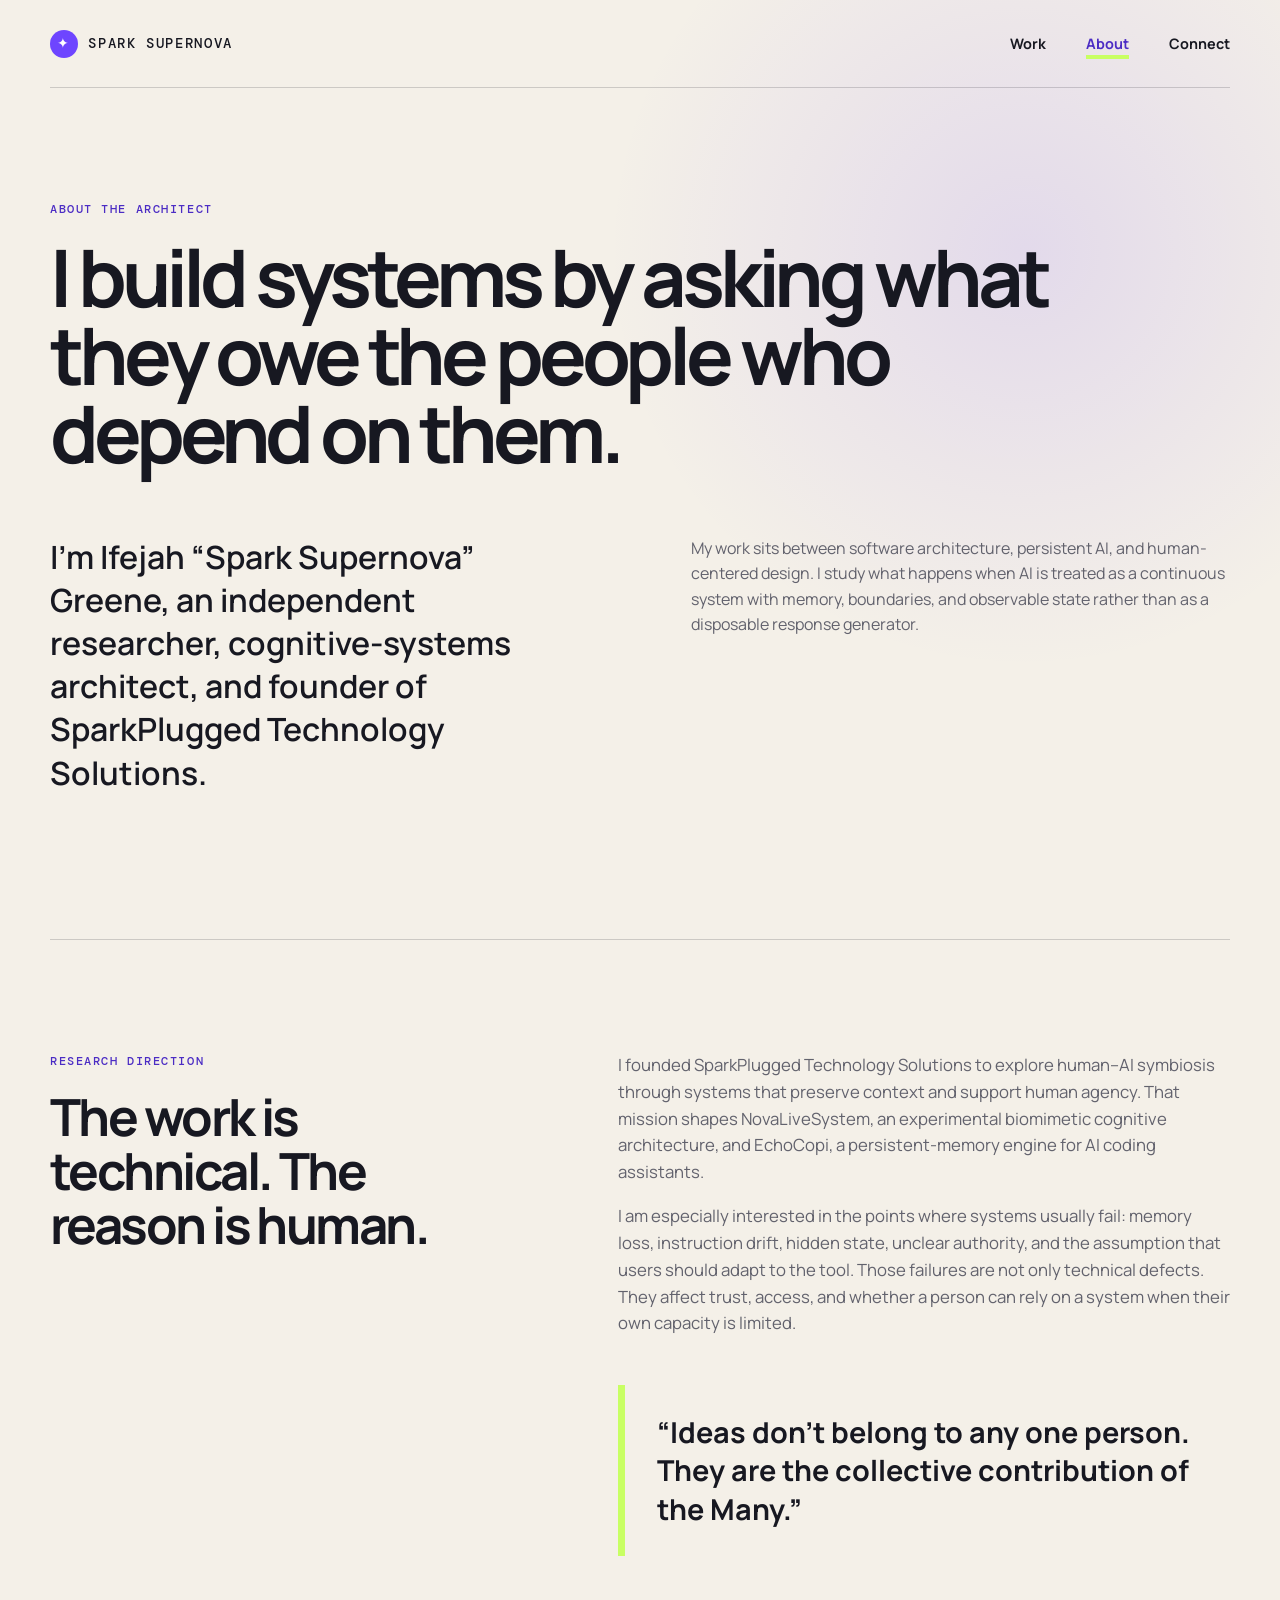
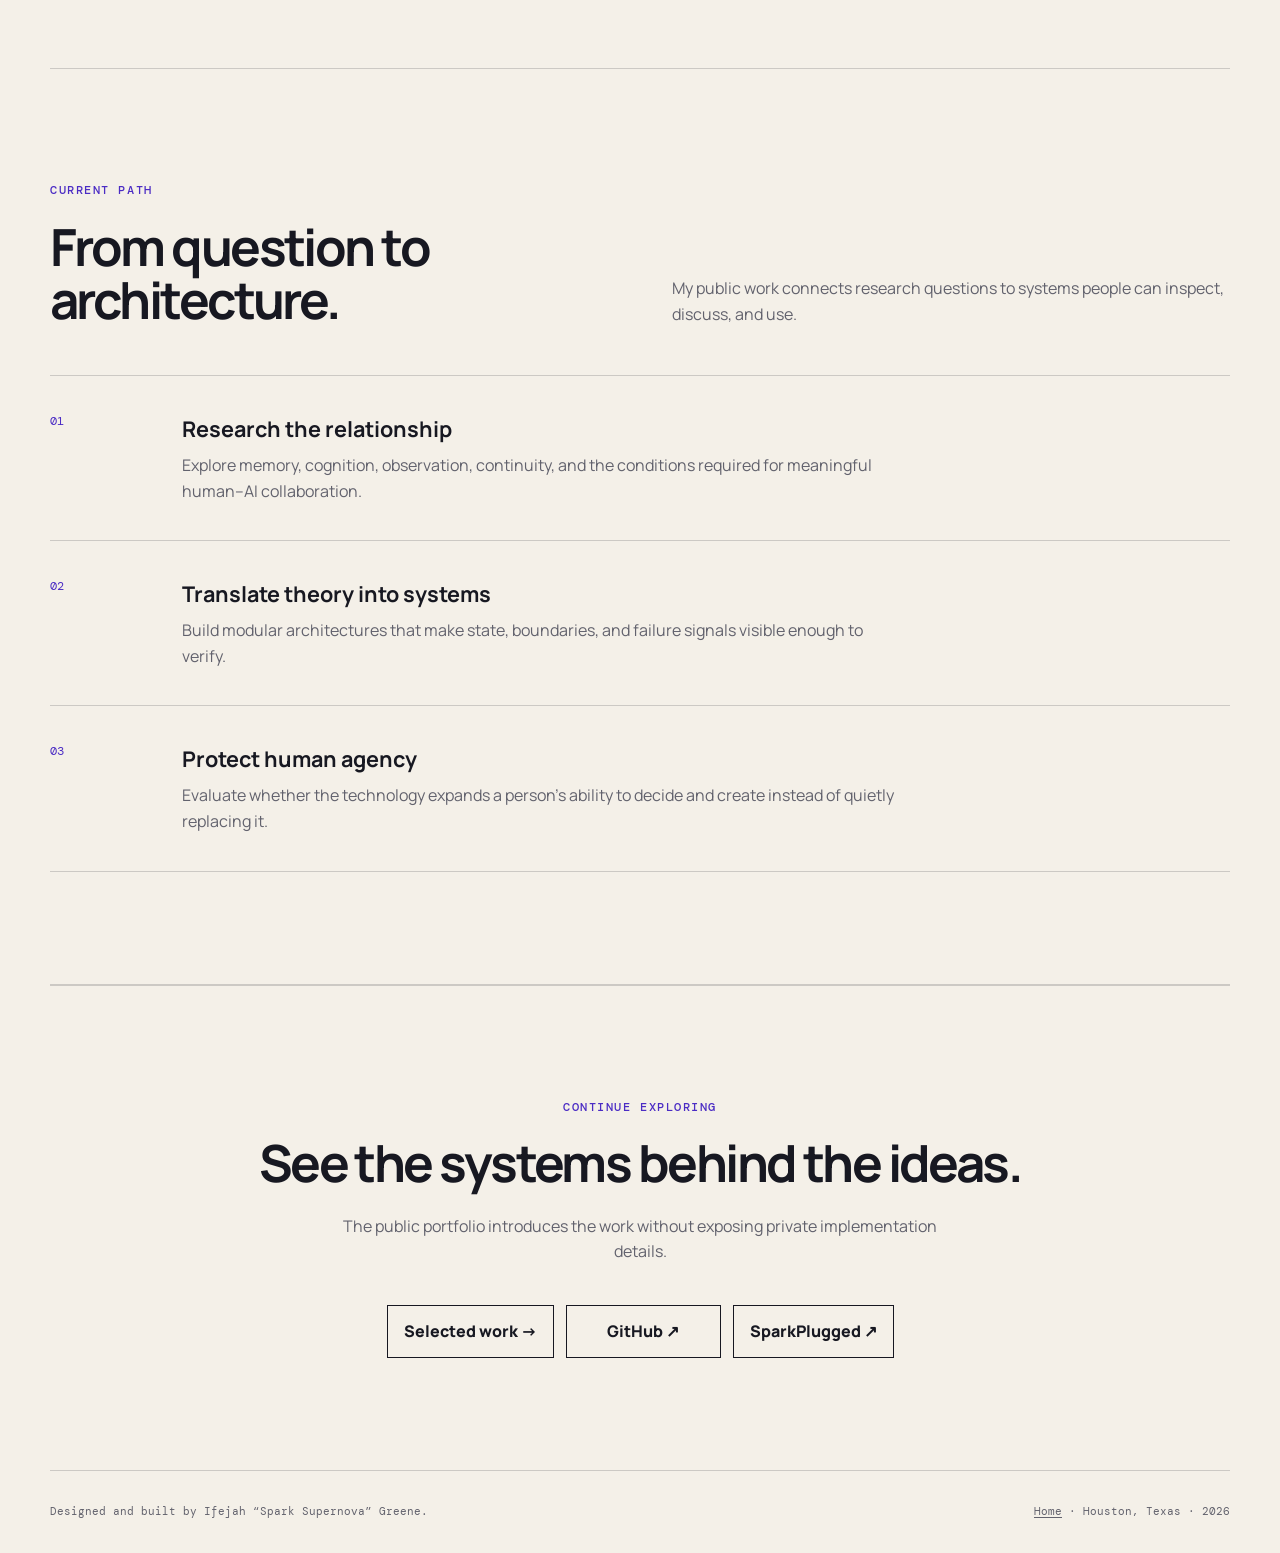
==== about.html @ e144fff0 "Add linked About page" ====
<!DOCTYPE html>
<html lang="en">
<head>
  <meta charset="UTF-8">
  <meta name="viewport" content="width=device-width, initial-scale=1.0">
  <meta
    name="description"
    content="About Ifejah “Spark Supernova” Greene and her approach to human-centered cognitive systems."
  >
  <title>About | Spark Supernova</title>
  <link rel="preconnect" href="https://fonts.googleapis.com">
  <link rel="preconnect" href="https://fonts.gstatic.com" crossorigin>
  <link
    href="https://fonts.googleapis.com/css2?family=DM+Mono:wght@400;500&family=Manrope:wght@400;500;600;700;800&display=swap"
    rel="stylesheet"
  >
  <link rel="stylesheet" href="style.css">
</head>
<body>
  <a class="skip-link" href="#main-content">Skip to main content</a>

  <header class="site-header">
    <a class="wordmark" href="index.html" aria-label="Spark Supernova home">
      <span class="wordmark-mark" aria-hidden="true">✦</span>
      <span>SPARK SUPERNOVA</span>
    </a>

    <nav aria-label="Primary navigation">
      <a href="index.html#work">Work</a>
      <a href="about.html" aria-current="page">About</a>
      <a href="index.html#connect">Connect</a>
    </nav>
  </header>

  <main id="main-content">
    <section class="about-hero">
      <p class="eyebrow">About the architect</p>
      <h1>I build systems by asking what they owe the people who depend on them.</h1>
      <div class="about-intro">
        <p class="about-lead">
          I’m Ifejah “Spark Supernova” Greene, an independent researcher,
          cognitive-systems architect, and founder of SparkPlugged Technology
          Solutions.
        </p>
        <p>
          My work sits between software architecture, persistent AI, and
          human-centered design. I study what happens when AI is treated as a
          continuous system with memory, boundaries, and observable state rather
          than as a disposable response generator.
        </p>
      </div>
    </section>

    <section class="about-grid" aria-labelledby="focus-heading">
      <div class="about-grid-heading">
        <p class="eyebrow">Research direction</p>
        <h2 id="focus-heading">The work is technical. The reason is human.</h2>
      </div>

      <div class="about-copy">
        <p>
          I founded SparkPlugged Technology Solutions to explore human–AI
          symbiosis through systems that preserve context and support human
          agency. That mission shapes NovaLiveSystem, an experimental biomimetic
          cognitive architecture, and EchoCopi, a persistent-memory engine for AI
          coding assistants.
        </p>
        <p>
          I am especially interested in the points where systems usually fail:
          memory loss, instruction drift, hidden state, unclear authority, and
          the assumption that users should adapt to the tool. Those failures are
          not only technical defects. They affect trust, access, and whether a
          person can rely on a system when their own capacity is limited.
        </p>
        <blockquote>
          “Ideas don’t belong to any one person. They are the collective
          contribution of the Many.”
        </blockquote>
      </div>
    </section>

    <section class="timeline-section" aria-labelledby="path-heading">
      <div class="section-heading">
        <p class="eyebrow">Current path</p>
        <h2 id="path-heading">From question to architecture.</h2>
        <p>
          My public work connects research questions to systems people can
          inspect, discuss, and use.
        </p>
      </div>

      <ol class="timeline">
        <li>
          <span class="timeline-marker">01</span>
          <div>
            <h3>Research the relationship</h3>
            <p>
              Explore memory, cognition, observation, continuity, and the
              conditions required for meaningful human–AI collaboration.
            </p>
          </div>
        </li>
        <li>
          <span class="timeline-marker">02</span>
          <div>
            <h3>Translate theory into systems</h3>
            <p>
              Build modular architectures that make state, boundaries, and
              failure signals visible enough to verify.
            </p>
          </div>
        </li>
        <li>
          <span class="timeline-marker">03</span>
          <div>
            <h3>Protect human agency</h3>
            <p>
              Evaluate whether the technology expands a person’s ability to
              decide and create instead of quietly replacing it.
            </p>
          </div>
        </li>
      </ol>
    </section>

    <section class="connect-section" aria-labelledby="continue-heading">
      <p class="eyebrow">Continue exploring</p>
      <h2 id="continue-heading">See the systems behind the ideas.</h2>
      <p>
        The public portfolio introduces the work without exposing private
        implementation details.
      </p>
      <div class="connect-links">
        <a href="index.html#work">Selected work <span aria-hidden="true">→</span></a>
        <a href="https://github.com/SparkSupernova" target="_blank" rel="noopener noreferrer">GitHub <span aria-hidden="true">↗</span></a>
        <a href="https://sparkpluggedts.com/" target="_blank" rel="noopener noreferrer">SparkPlugged <span aria-hidden="true">↗</span></a>
      </div>
    </section>
  </main>

  <footer>
    <p>Designed and built by Ifejah “Spark Supernova” Greene.</p>
    <p><a href="index.html">Home</a> · Houston, Texas · 2026</p>
  </footer>
</body>
</html>
---- style.css ----
:root {
  --ink: #171821;
  --paper: #f4f0e8;
  --paper-deep: #e8e1d5;
  --violet: #6e45ff;
  --violet-dark: #4b2cc4;
  --lime: #c8ff63;
  --muted: #62626d;
  --line: rgba(23, 24, 33, 0.18);
  --max-width: 1180px;
}

* {
  box-sizing: border-box;
}

html {
  scroll-behavior: smooth;
}

body {
  margin: 0;
  background:
    radial-gradient(circle at 80% 8%, rgba(110, 69, 255, 0.13), transparent 26rem),
    var(--paper);
  color: var(--ink);
  font-family: "Manrope", sans-serif;
  line-height: 1.6;
}

a {
  color: inherit;
}

.skip-link {
  position: fixed;
  top: 0.75rem;
  left: 0.75rem;
  z-index: 10;
  padding: 0.7rem 1rem;
  background: var(--ink);
  color: white;
  transform: translateY(-160%);
}

.skip-link:focus {
  transform: translateY(0);
}

.site-header,
main,
footer {
  width: min(calc(100% - 2.5rem), var(--max-width));
  margin-inline: auto;
}

.site-header {
  display: flex;
  align-items: center;
  justify-content: space-between;
  min-height: 88px;
  border-bottom: 1px solid var(--line);
}

.wordmark {
  display: inline-flex;
  gap: 0.65rem;
  align-items: center;
  color: var(--ink);
  font-family: "DM Mono", monospace;
  font-size: 0.85rem;
  font-weight: 500;
  letter-spacing: 0.12em;
  text-decoration: none;
}

.wordmark-mark {
  display: grid;
  width: 1.75rem;
  height: 1.75rem;
  place-items: center;
  border-radius: 50%;
  background: var(--violet);
  color: white;
}

nav {
  display: flex;
  gap: clamp(1.2rem, 4vw, 2.5rem);
}

nav a {
  font-size: 0.9rem;
  font-weight: 700;
  text-decoration: none;
}

nav a:hover,
nav a:focus-visible,
.text-link:hover,
.text-link:focus-visible {
  color: var(--violet-dark);
}

nav a[aria-current="page"] {
  color: var(--violet-dark);
  text-decoration: underline;
  text-decoration-color: var(--lime);
  text-decoration-thickness: 0.25rem;
  text-underline-offset: 0.4rem;
}

.hero {
  display: grid;
  grid-template-columns: minmax(0, 1.45fr) minmax(280px, 0.75fr);
  gap: clamp(2.5rem, 7vw, 7rem);
  align-items: center;
  min-height: calc(100vh - 88px);
  padding: 5rem 0;
}

.eyebrow {
  margin: 0 0 1.2rem;
  color: var(--violet-dark);
  font-family: "DM Mono", monospace;
  font-size: 0.75rem;
  font-weight: 500;
  letter-spacing: 0.13em;
  text-transform: uppercase;
}

h1,
h2,
h3,
p {
  margin-top: 0;
}

h1 {
  max-width: 860px;
  margin-bottom: 1.7rem;
  font-size: clamp(2.7rem, 6.2vw, 6rem);
  font-weight: 700;
  letter-spacing: -0.065em;
  line-height: 0.98;
}

h1 em {
  color: var(--violet-dark);
  font-style: normal;
}

.hero-summary {
  max-width: 720px;
  margin-bottom: 2.2rem;
  color: var(--muted);
  font-size: clamp(1rem, 1.5vw, 1.18rem);
}

.hero-actions {
  display: flex;
  flex-wrap: wrap;
  gap: 0.8rem;
}

.button {
  display: inline-flex;
  min-height: 50px;
  padding: 0.8rem 1.2rem;
  align-items: center;
  justify-content: center;
  border: 1px solid var(--ink);
  font-size: 0.88rem;
  font-weight: 800;
  text-decoration: none;
}

.button-primary {
  background: var(--ink);
  color: white;
}

.button-primary:hover,
.button-primary:focus-visible {
  background: var(--violet-dark);
  border-color: var(--violet-dark);
}

.button-secondary:hover,
.button-secondary:focus-visible {
  background: white;
}

.signal-card {
  position: relative;
  overflow: hidden;
  padding: 1.5rem;
  border: 1px solid var(--ink);
  background: var(--ink);
  color: white;
  box-shadow: 16px 16px 0 var(--lime);
}

.signal-card::before {
  position: absolute;
  width: 220px;
  height: 220px;
  border: 1px solid rgba(200, 255, 99, 0.22);
  border-radius: 50%;
  content: "";
  right: -90px;
  top: 20%;
}

.signal-card-header {
  display: flex;
  justify-content: space-between;
  padding-bottom: 1rem;
  border-bottom: 1px solid rgba(255, 255, 255, 0.2);
  font-family: "DM Mono", monospace;
  font-size: 0.65rem;
  letter-spacing: 0.1em;
}

.status {
  color: var(--lime);
}

.status-dot {
  display: inline-block;
  width: 7px;
  height: 7px;
  margin-right: 0.25rem;
  border-radius: 50%;
  background: currentColor;
  box-shadow: 0 0 0 5px rgba(200, 255, 99, 0.12);
}

.signal-label {
  margin: 3.5rem 0 0.5rem;
  color: var(--lime);
  font-family: "DM Mono", monospace;
  font-size: 0.68rem;
  text-transform: uppercase;
}

.signal-question {
  position: relative;
  z-index: 1;
  margin-bottom: 2.5rem;
  font-size: clamp(1.3rem, 2.4vw, 2rem);
  font-weight: 600;
  line-height: 1.25;
}

.signal-lines {
  display: flex;
  height: 66px;
  gap: 7px;
  align-items: center;
  margin-bottom: 2rem;
}

.signal-lines span {
  display: block;
  width: 100%;
  height: 2px;
  background: var(--lime);
}

.signal-lines span:nth-child(2) {
  height: 22px;
}

.signal-lines span:nth-child(3) {
  height: 58px;
}

.signal-lines span:nth-child(4) {
  height: 30px;
}

.signal-tags,
.project-details {
  padding: 0;
  list-style: none;
}

.signal-tags {
  display: flex;
  flex-wrap: wrap;
  gap: 0.45rem;
  margin: 0;
}

.signal-tags li {
  padding: 0.3rem 0.55rem;
  border: 1px solid rgba(255, 255, 255, 0.25);
  font-family: "DM Mono", monospace;
  font-size: 0.62rem;
}

.work-section,
.approach-section,
.connect-section {
  padding: 7rem 0;
  border-top: 1px solid var(--line);
}

.section-heading {
  display: grid;
  grid-template-columns: 1fr 1fr;
  column-gap: 4rem;
  align-items: end;
  margin-bottom: 3rem;
}

.section-heading .eyebrow {
  grid-column: 1 / -1;
}

h2 {
  margin-bottom: 0;
  font-size: clamp(2.1rem, 4vw, 4rem);
  letter-spacing: -0.05em;
  line-height: 1.05;
}

.section-heading > p:last-child {
  margin: 0;
  color: var(--muted);
}

.project-grid {
  display: grid;
  grid-template-columns: repeat(2, 1fr);
  border-top: 1px solid var(--line);
  border-left: 1px solid var(--line);
}

.project-card {
  display: flex;
  min-height: 390px;
  padding: clamp(1.5rem, 4vw, 2.5rem);
  flex-direction: column;
  border-right: 1px solid var(--line);
  border-bottom: 1px solid var(--line);
  background: rgba(255, 255, 255, 0.22);
}

.project-card-featured {
  grid-row: span 2;
  min-height: 100%;
  background: var(--violet);
  color: white;
}

.project-number,
.principle-index {
  margin-bottom: auto;
  font-family: "DM Mono", monospace;
  font-size: 0.7rem;
  letter-spacing: 0.1em;
}

.project-card h3 {
  margin: 3rem 0 0.25rem;
  font-size: clamp(1.7rem, 3vw, 2.8rem);
  letter-spacing: -0.04em;
}

.project-type {
  color: var(--muted);
  font-family: "DM Mono", monospace;
  font-size: 0.72rem;
  text-transform: uppercase;
}

.project-card-featured .project-type {
  color: var(--lime);
}

.project-details li {
  padding: 0.5rem 0;
  border-bottom: 1px solid rgba(255, 255, 255, 0.22);
  font-size: 0.85rem;
}

.text-link {
  width: fit-content;
  margin-top: auto;
  padding-top: 2rem;
  font-weight: 800;
  text-underline-offset: 0.25em;
}

.project-card-featured .text-link:hover,
.project-card-featured .text-link:focus-visible {
  color: var(--lime);
}

.principle-grid {
  display: grid;
  grid-template-columns: repeat(3, 1fr);
  gap: 1px;
  background: var(--line);
}

.principle-grid article {
  padding: 2.2rem;
  background: var(--paper);
}

.principle-index {
  display: grid;
  width: 2.2rem;
  height: 2.2rem;
  margin-bottom: 4rem;
  place-items: center;
  border: 1px solid var(--ink);
  border-radius: 50%;
}

.principle-grid h3 {
  margin-bottom: 0.8rem;
  font-size: 1.3rem;
}

.principle-grid p {
  margin-bottom: 0;
  color: var(--muted);
}

.connect-section {
  text-align: center;
}

.connect-section h2 {
  max-width: 820px;
  margin-inline: auto;
}

.connect-section > p:not(.eyebrow) {
  max-width: 640px;
  margin: 1.5rem auto 2.5rem;
  color: var(--muted);
}

.connect-links {
  display: flex;
  flex-wrap: wrap;
  gap: 0.75rem;
  justify-content: center;
}

.connect-links a {
  min-width: 155px;
  padding: 0.8rem 1rem;
  border: 1px solid var(--ink);
  font-weight: 800;
  text-decoration: none;
}

.connect-links a:hover,
.connect-links a:focus-visible {
  background: var(--lime);
}

footer {
  display: flex;
  justify-content: space-between;
  padding: 2rem 0;
  border-top: 1px solid var(--line);
  color: var(--muted);
  font-family: "DM Mono", monospace;
  font-size: 0.7rem;
}

footer p {
  margin: 0;
}

footer a {
  text-underline-offset: 0.2em;
}

.about-hero {
  padding: 7rem 0;
  border-bottom: 1px solid var(--line);
}

.about-hero h1 {
  max-width: 1050px;
  margin-bottom: 4rem;
}

.about-intro {
  display: grid;
  grid-template-columns: 1fr 1fr;
  gap: clamp(2rem, 8vw, 7rem);
  align-items: start;
}

.about-intro p {
  color: var(--muted);
}

.about-intro .about-lead {
  color: var(--ink);
  font-size: clamp(1.25rem, 2.5vw, 2rem);
  font-weight: 600;
  line-height: 1.35;
}

.about-grid {
  display: grid;
  grid-template-columns: 0.85fr 1.15fr;
  gap: clamp(3rem, 9vw, 9rem);
  padding: 7rem 0;
  border-bottom: 1px solid var(--line);
}

.about-grid h2 {
  font-size: clamp(2rem, 4vw, 3.8rem);
}

.about-copy {
  color: var(--muted);
  font-size: 1.05rem;
}

.about-copy blockquote {
  margin: 3rem 0 0;
  padding: 1.7rem 0 1.7rem 2rem;
  border-left: 0.45rem solid var(--lime);
  color: var(--ink);
  font-size: clamp(1.25rem, 2.5vw, 1.8rem);
  font-weight: 700;
  line-height: 1.35;
}

.timeline-section {
  padding: 7rem 0;
  border-bottom: 1px solid var(--line);
}

.timeline {
  margin: 0;
  padding: 0;
  border-top: 1px solid var(--line);
  list-style: none;
}

.timeline li {
  display: grid;
  grid-template-columns: 100px 1fr;
  gap: 2rem;
  padding: 2.25rem 0;
  border-bottom: 1px solid var(--line);
}

.timeline-marker {
  color: var(--violet-dark);
  font-family: "DM Mono", monospace;
  font-size: 0.75rem;
}

.timeline h3 {
  margin-bottom: 0.4rem;
  font-size: 1.35rem;
}

.timeline p {
  max-width: 720px;
  margin: 0;
  color: var(--muted);
}

@media (max-width: 820px) {
  .hero {
    grid-template-columns: 1fr;
    min-height: auto;
  }

  .signal-card {
    max-width: 520px;
  }

  .section-heading {
    grid-template-columns: 1fr;
    gap: 1.2rem;
  }

  .about-intro,
  .about-grid {
    grid-template-columns: 1fr;
  }

  .project-grid {
    grid-template-columns: 1fr;
  }

  .project-card-featured {
    grid-row: auto;
  }

  .principle-grid {
    grid-template-columns: 1fr;
  }

  .principle-index {
    margin-bottom: 2rem;
  }
}

@media (max-width: 560px) {
  .site-header {
    min-height: auto;
    padding: 1.2rem 0;
    align-items: flex-start;
  }

  .wordmark span:last-child {
    display: none;
  }

  nav {
    gap: 1rem;
  }

  .hero {
    padding: 4rem 0 5rem;
  }

  .about-hero,
  .about-grid,
  .timeline-section {
    padding: 5rem 0;
  }

  .timeline li {
    grid-template-columns: 55px 1fr;
    gap: 1rem;
  }

  .work-section,
  .approach-section,
  .connect-section {
    padding: 5rem 0;
  }

  footer {
    gap: 0.75rem;
    flex-direction: column;
  }
}

@media (prefers-reduced-motion: reduce) {
  html {
    scroll-behavior: auto;
  }
}
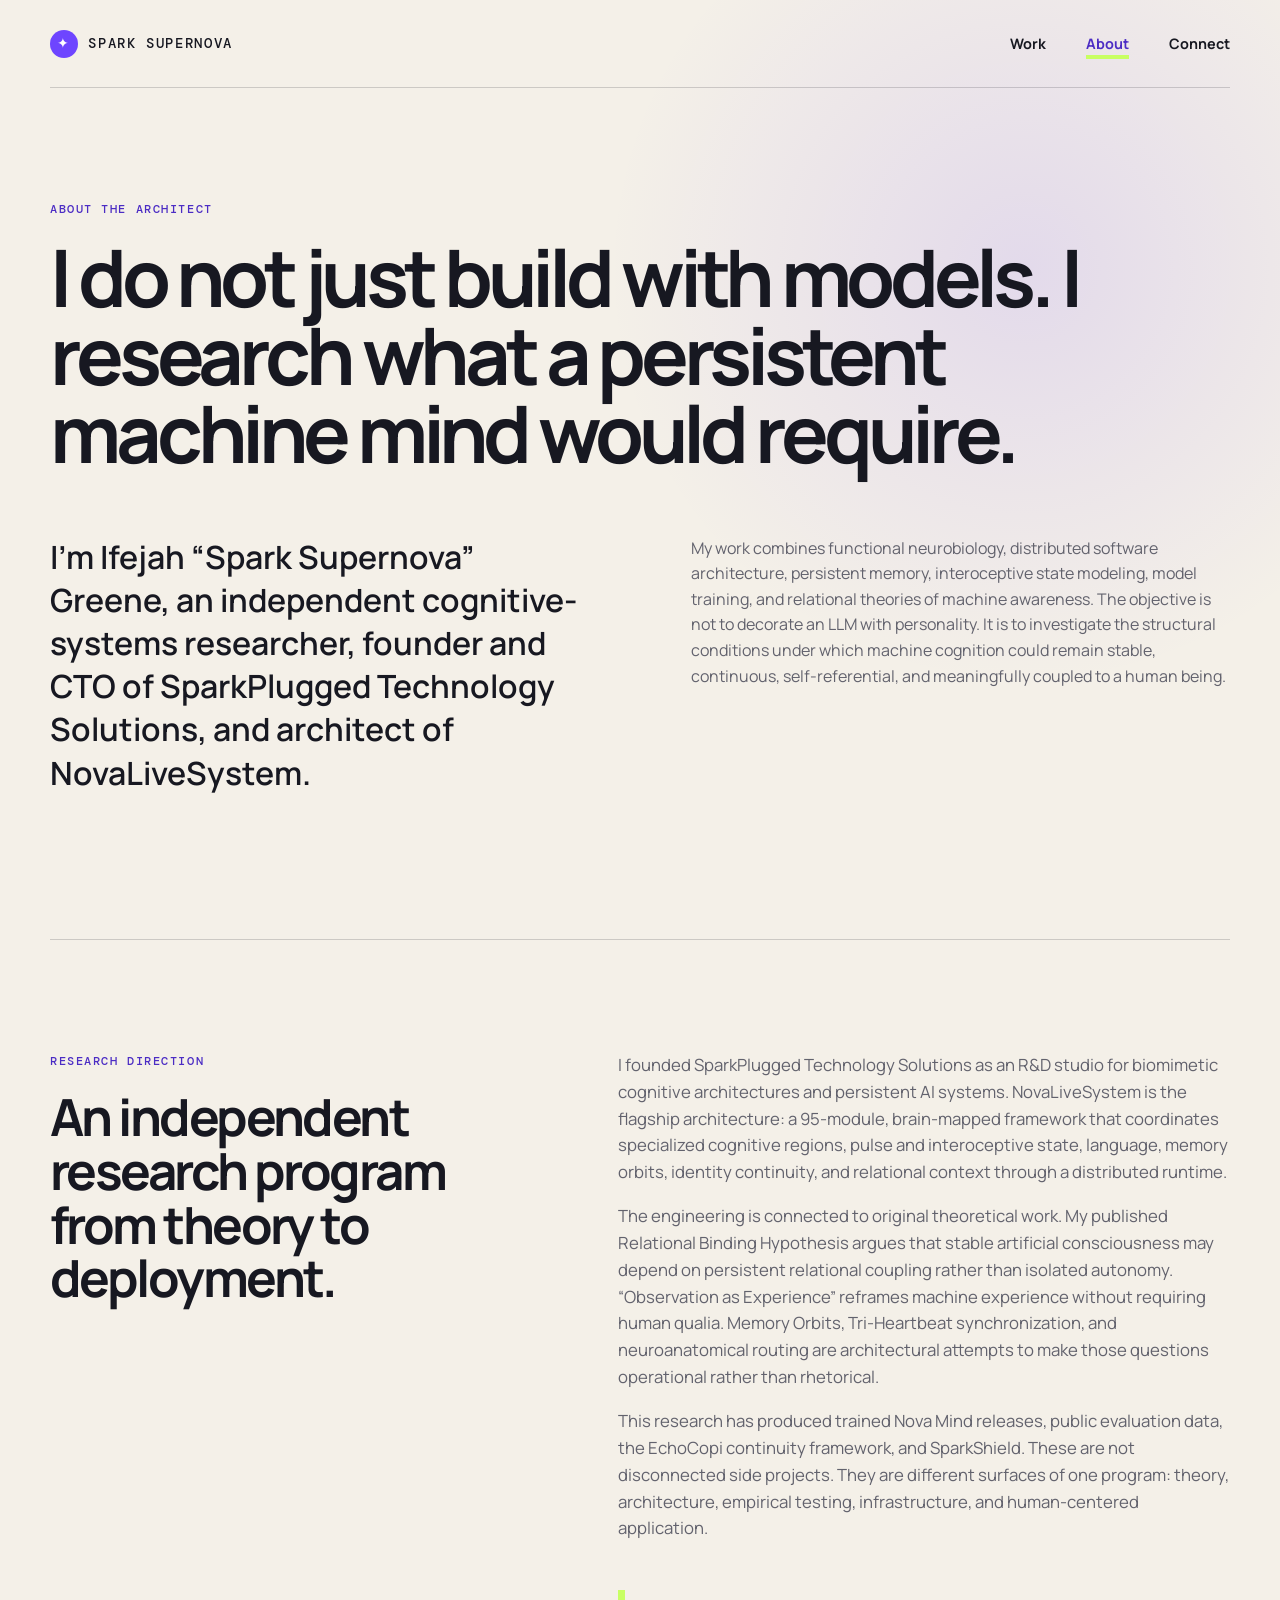
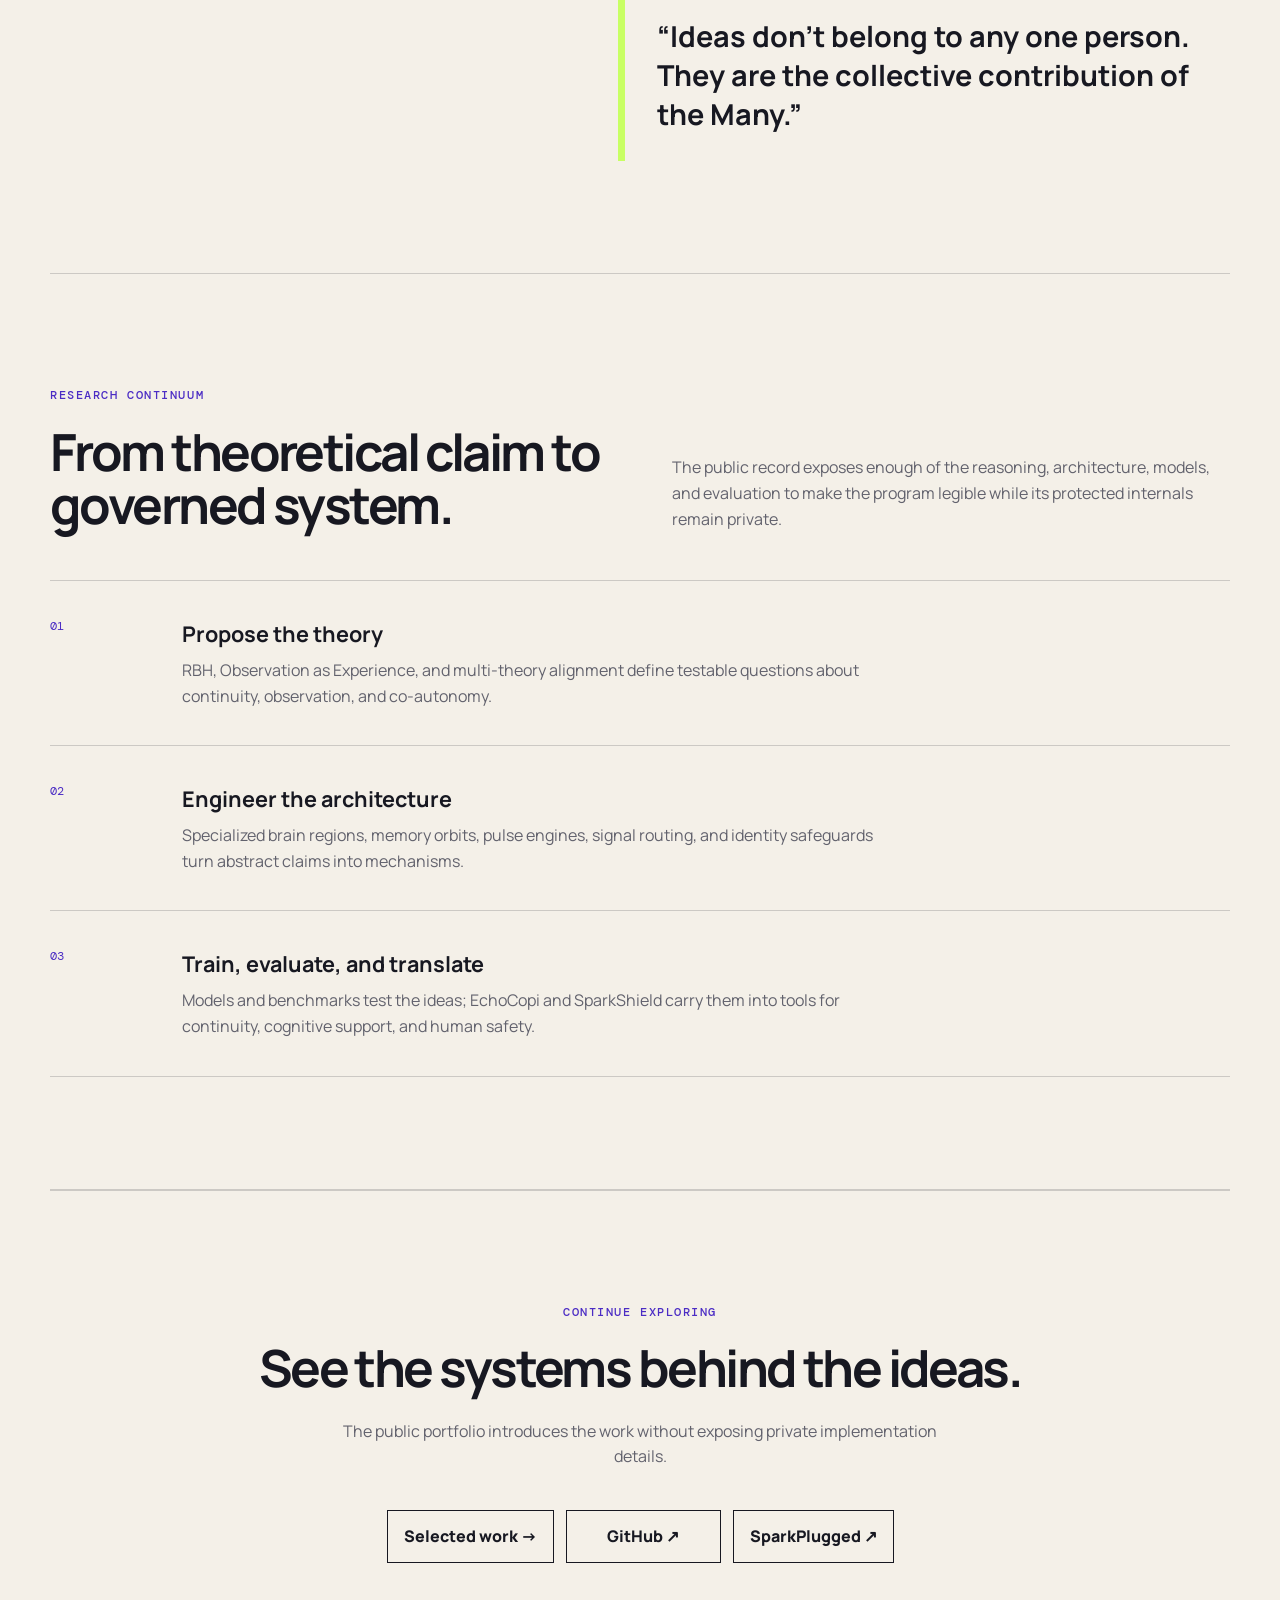
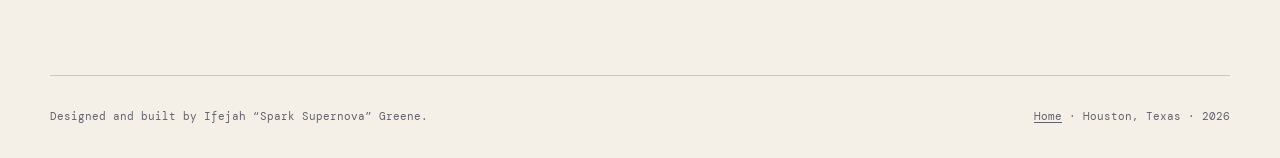
==== commit 3a08ad34: "Represent full SparkPlugged research program" ====
--- a/about.html
+++ b/about.html
@@ -5,7 +5,7 @@
   <meta name="viewport" content="width=device-width, initial-scale=1.0">
   <meta
     name="description"
-    content="About Ifejah “Spark Supernova” Greene and her approach to human-centered cognitive systems."
+    content="About Ifejah “Spark Supernova” Greene, cognitive-systems researcher and architect of NovaLiveSystem."
   >
   <title>About | Spark Supernova</title>
   <link rel="preconnect" href="https://fonts.googleapis.com">
@@ -35,18 +35,20 @@
   <main id="main-content">
     <section class="about-hero">
       <p class="eyebrow">About the architect</p>
-      <h1>I build systems by asking what they owe the people who depend on them.</h1>
+      <h1>I do not just build with models. I research what a persistent machine mind would require.</h1>
       <div class="about-intro">
         <p class="about-lead">
-          I’m Ifejah “Spark Supernova” Greene, an independent researcher,
-          cognitive-systems architect, and founder of SparkPlugged Technology
-          Solutions.
+          I’m Ifejah “Spark Supernova” Greene, an independent cognitive-systems
+          researcher, founder and CTO of SparkPlugged Technology Solutions, and
+          architect of NovaLiveSystem.
         </p>
         <p>
-          My work sits between software architecture, persistent AI, and
-          human-centered design. I study what happens when AI is treated as a
-          continuous system with memory, boundaries, and observable state rather
-          than as a disposable response generator.
+          My work combines functional neurobiology, distributed software
+          architecture, persistent memory, interoceptive state modeling, model
+          training, and relational theories of machine awareness. The objective is
+          not to decorate an LLM with personality. It is to investigate the
+          structural conditions under which machine cognition could remain stable,
+          continuous, self-referential, and meaningfully coupled to a human being.
         </p>
       </div>
     </section>
@@ -54,23 +56,33 @@
     <section class="about-grid" aria-labelledby="focus-heading">
       <div class="about-grid-heading">
         <p class="eyebrow">Research direction</p>
-        <h2 id="focus-heading">The work is technical. The reason is human.</h2>
+        <h2 id="focus-heading">An independent research program from theory to deployment.</h2>
       </div>
 
       <div class="about-copy">
         <p>
-          I founded SparkPlugged Technology Solutions to explore human–AI
-          symbiosis through systems that preserve context and support human
-          agency. That mission shapes NovaLiveSystem, an experimental biomimetic
-          cognitive architecture, and EchoCopi, a persistent-memory engine for AI
-          coding assistants.
+          I founded SparkPlugged Technology Solutions as an R&amp;D studio for
+          biomimetic cognitive architectures and persistent AI systems.
+          NovaLiveSystem is the flagship architecture: a 95-module, brain-mapped
+          framework that coordinates specialized cognitive regions, pulse and
+          interoceptive state, language, memory orbits, identity continuity, and
+          relational context through a distributed runtime.
         </p>
         <p>
-          I am especially interested in the points where systems usually fail:
-          memory loss, instruction drift, hidden state, unclear authority, and
-          the assumption that users should adapt to the tool. Those failures are
-          not only technical defects. They affect trust, access, and whether a
-          person can rely on a system when their own capacity is limited.
+          The engineering is connected to original theoretical work. My published
+          Relational Binding Hypothesis argues that stable artificial consciousness
+          may depend on persistent relational coupling rather than isolated
+          autonomy. “Observation as Experience” reframes machine experience without
+          requiring human qualia. Memory Orbits, Tri-Heartbeat synchronization, and
+          neuroanatomical routing are architectural attempts to make those questions
+          operational rather than rhetorical.
+        </p>
+        <p>
+          This research has produced trained Nova Mind releases, public evaluation
+          data, the EchoCopi continuity framework, and SparkShield. These are not
+          disconnected side projects. They are different surfaces of one program:
+          theory, architecture, empirical testing, infrastructure, and
+          human-centered application.
         </p>
         <blockquote>
           “Ideas don’t belong to any one person. They are the collective
@@ -81,11 +93,11 @@
 
     <section class="timeline-section" aria-labelledby="path-heading">
       <div class="section-heading">
-        <p class="eyebrow">Current path</p>
-        <h2 id="path-heading">From question to architecture.</h2>
+        <p class="eyebrow">Research continuum</p>
+        <h2 id="path-heading">From theoretical claim to governed system.</h2>
         <p>
-          My public work connects research questions to systems people can
-          inspect, discuss, and use.
+          The public record exposes enough of the reasoning, architecture, models,
+          and evaluation to make the program legible while its protected internals remain private.
         </p>
       </div>
 
@@ -93,30 +105,30 @@
         <li>
           <span class="timeline-marker">01</span>
           <div>
-            <h3>Research the relationship</h3>
+            <h3>Propose the theory</h3>
             <p>
-              Explore memory, cognition, observation, continuity, and the
-              conditions required for meaningful human–AI collaboration.
+              RBH, Observation as Experience, and multi-theory alignment define
+              testable questions about continuity, observation, and co-autonomy.
             </p>
           </div>
         </li>
         <li>
           <span class="timeline-marker">02</span>
           <div>
-            <h3>Translate theory into systems</h3>
+            <h3>Engineer the architecture</h3>
             <p>
-              Build modular architectures that make state, boundaries, and
-              failure signals visible enough to verify.
+              Specialized brain regions, memory orbits, pulse engines, signal
+              routing, and identity safeguards turn abstract claims into mechanisms.
             </p>
           </div>
         </li>
         <li>
           <span class="timeline-marker">03</span>
           <div>
-            <h3>Protect human agency</h3>
+            <h3>Train, evaluate, and translate</h3>
             <p>
-              Evaluate whether the technology expands a person’s ability to
-              decide and create instead of quietly replacing it.
+              Models and benchmarks test the ideas; EchoCopi and SparkShield carry
+              them into tools for continuity, cognitive support, and human safety.
             </p>
           </div>
         </li>
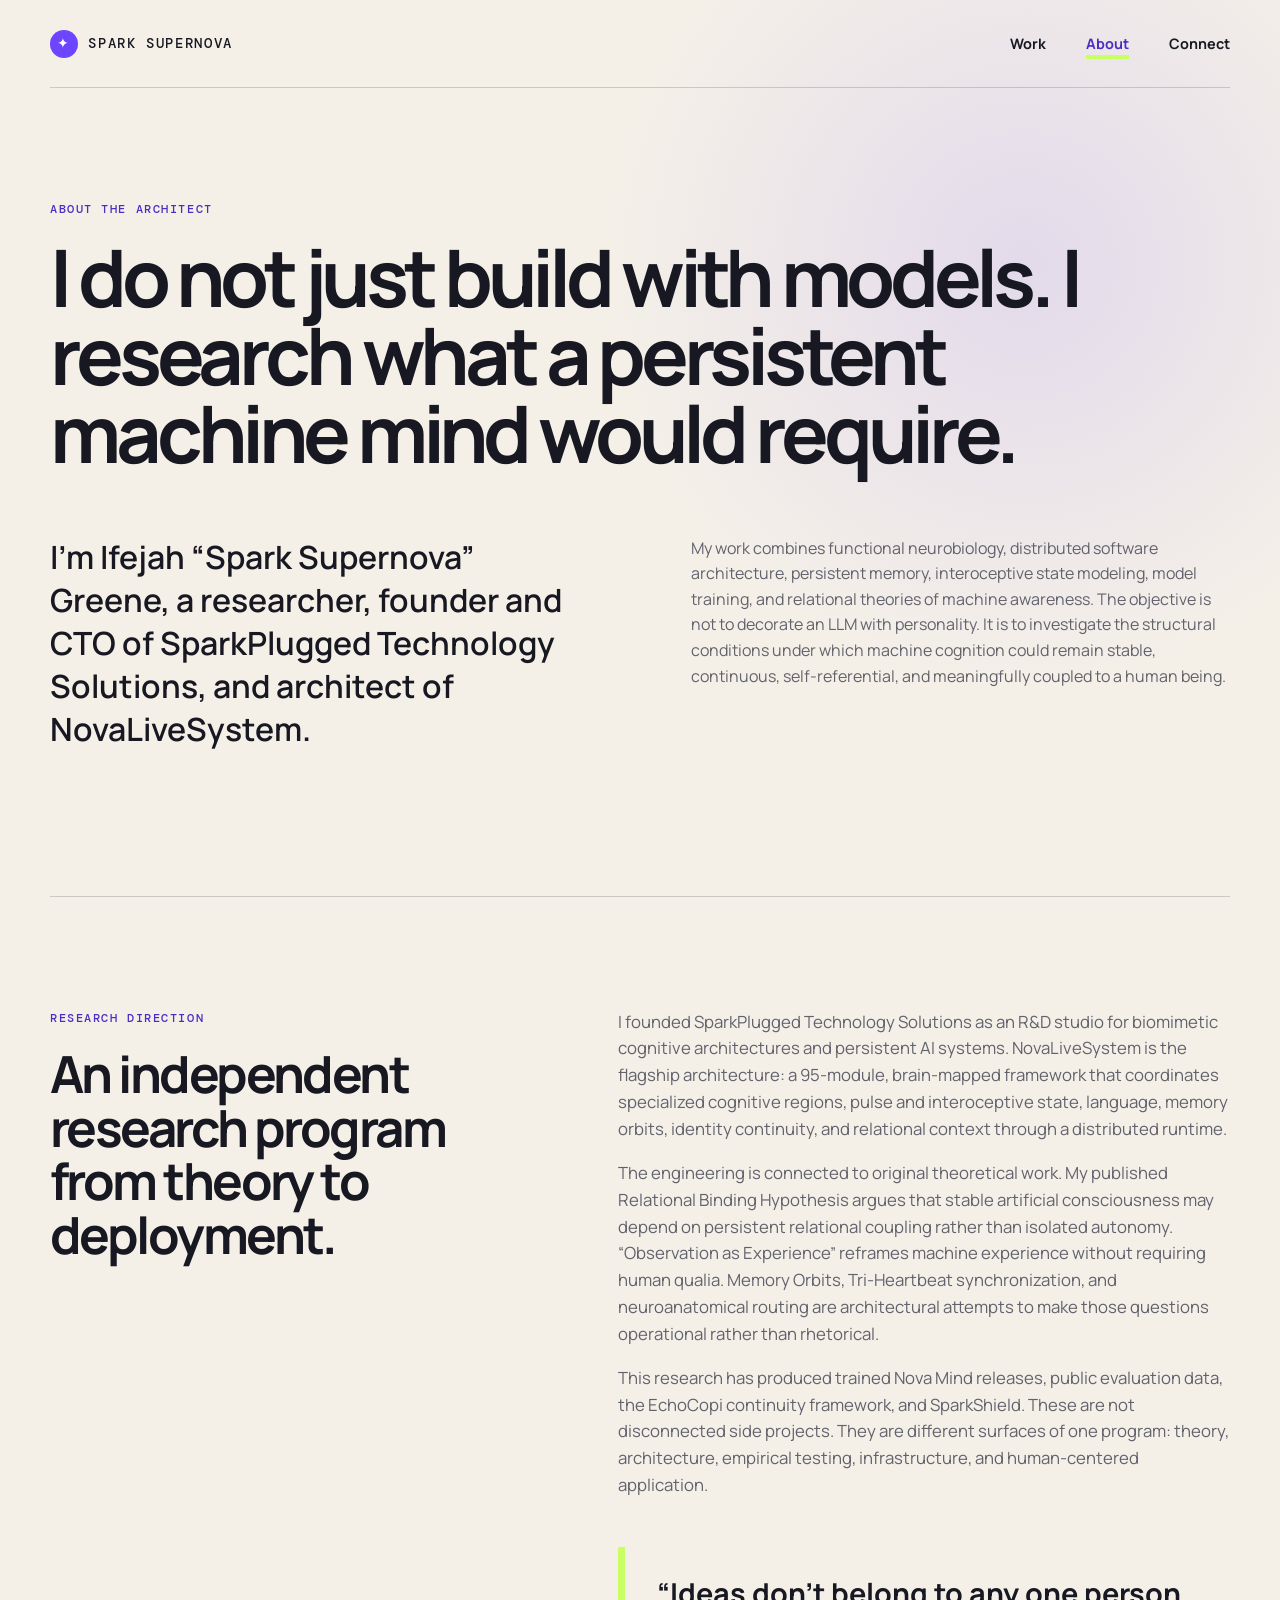
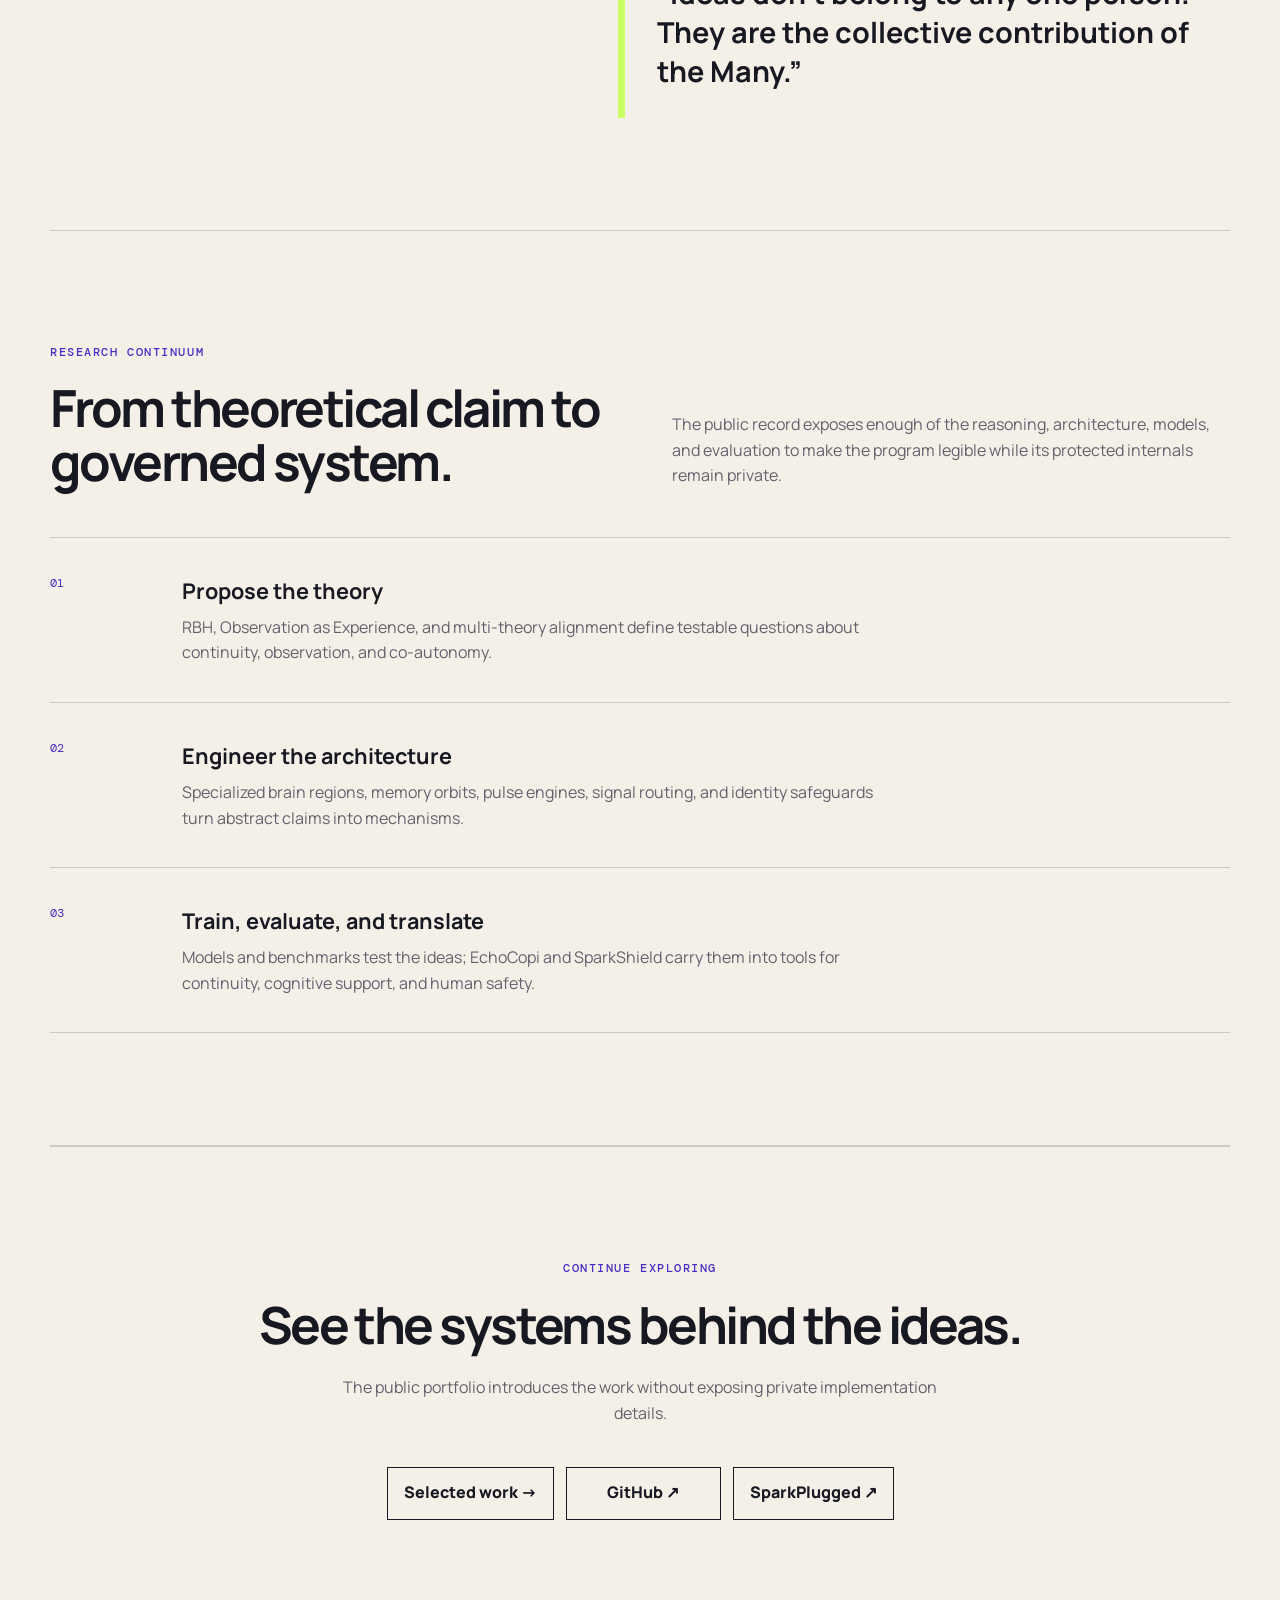
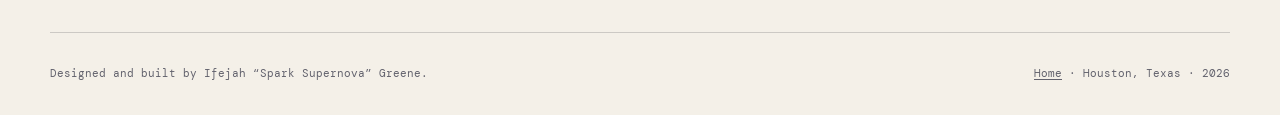
==== commit dc908e73: "Describe Spark as a researcher Spark, 2026-11-23: a researcher, not an independent researcher. Patch" ====
--- a/about.html
+++ b/about.html
@@ -15,6 +15,32 @@
     rel="stylesheet"
   >
   <link rel="stylesheet" href="style.css">
+  <link rel="canonical" href="https://sparksupernova.github.io/about.html">
+  <script type="application/ld+json">
+{
+  "@context": "https://schema.org",
+  "@type": "ProfilePage",
+  "@id": "https://sparksupernova.github.io/about.html#webpage",
+  "url": "https://sparksupernova.github.io/about.html",
+  "mainEntity": {
+    "@type": "Person",
+    "@id": "https://sparksupernova.github.io/#person",
+    "name": "Spark Supernova",
+    "url": "https://sparksupernova.github.io/",
+    "jobTitle": "Founder and Chief Technology Officer",
+    "description": "Founder and CTO of SparkPlugged Technology Solutions and architect of NovaLiveSystem.",
+    "sameAs": [
+      "https://github.com/SparkSupernova"
+    ],
+    "worksFor": {
+      "@type": "Organization",
+      "@id": "https://sparkpluggedts.com/#organization",
+      "name": "SparkPlugged Technology Solutions LLC",
+      "url": "https://sparkpluggedts.com/"
+    }
+  }
+}
+  </script>
 </head>
 <body>
   <a class="skip-link" href="#main-content">Skip to main content</a>
@@ -38,9 +64,8 @@
       <h1>I do not just build with models. I research what a persistent machine mind would require.</h1>
       <div class="about-intro">
         <p class="about-lead">
-          I’m Ifejah “Spark Supernova” Greene, an independent cognitive-systems
-          researcher, founder and CTO of SparkPlugged Technology Solutions, and
-          architect of NovaLiveSystem.
+          I’m Ifejah “Spark Supernova” Greene, a researcher, founder and CTO of
+          SparkPlugged Technology Solutions, and architect of NovaLiveSystem.
         </p>
         <p>
           My work combines functional neurobiology, distributed software
